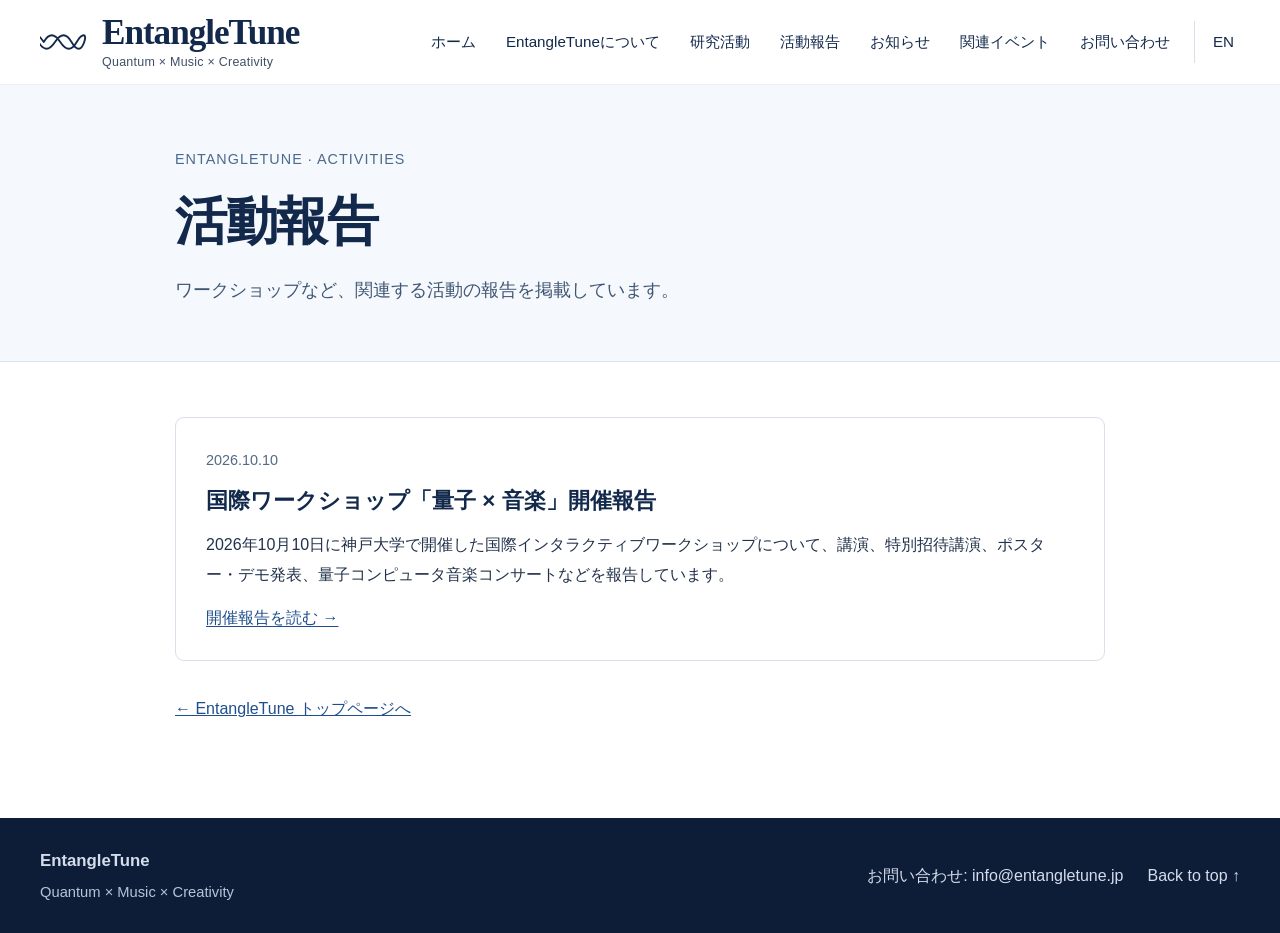
==== activities/index.html @ b49c5af0 "Add files via upload" ====
<!doctype html>
<html lang="ja">
<head><meta charset="utf-8"><meta name="viewport" content="width=device-width, initial-scale=1">
<meta name="description" content="EntangleTuneに関連するワークショップ等の活動報告。">
<title>活動報告 | EntangleTune</title>
<link rel="stylesheet" href="../../styles.css">
<link rel="alternate" hreflang="ja" href="https://www.entangletune.jp/activities/">
<link rel="alternate" hreflang="en" href="https://www.entangletune.jp/en/activities/">
  <style>
    .report-hero{background:#f5f8fc;border-bottom:1px solid #dce5ef;padding:62px 0 54px}
    .report-wrap{max-width:930px;margin:0 auto}
    .report-kicker{color:#4c698e;font-size:.9rem;letter-spacing:.07em;margin:0 0 14px}
    .report-title{font-size:clamp(2rem,4.5vw,3.25rem);line-height:1.35;letter-spacing:-.025em;color:#13294b;font-family:inherit;font-weight:650;margin:0 0 18px}
    .report-sub{font-size:1.1rem;line-height:1.85;color:#405774;margin:0}
    .report-body{padding:55px 0 95px}
    .report-meta{display:grid;grid-template-columns:130px 1fr;gap:12px 20px;border-top:1px solid #d9e0e9;border-bottom:1px solid #d9e0e9;padding:24px 0;margin:0 0 52px}
    .report-meta dt{font-weight:700;color:#334e71}.report-meta dd{margin:0}
    .report-section{margin:0 0 49px}
    .report-section h2{color:#13294b;font-size:1.52rem;margin:0 0 18px;padding-bottom:12px;border-bottom:1px solid #d9e0e9}
    .report-section p{line-height:2.0;margin:0 0 17px;font-size:1.04rem}
    .report-actions{background:#f6f8fb;padding:27px 32px;border-left:3px solid #1f4e8c;margin-top:48px}
    .report-actions p{margin:0 0 8px}.report-actions p:last-child{margin-bottom:0}
    .report-actions a{color:#1f4e8c;text-decoration:underline;text-underline-offset:3px}
    .report-back{display:inline-block;margin-top:34px;color:#1f4e8c}
    @media(max-width:700px){.report-hero{padding:42px 0}.report-body{padding:36px 0 70px}.report-meta{grid-template-columns:1fr;gap:4px}.report-meta dd{margin-bottom:10px}.report-actions{padding:20px}}
  </style>
<style>
    .activities-list{display:grid;gap:18px;}
    .activities-entry{border:1px solid #d9e0e9;border-radius:9px;padding:28px 30px;background:#fff;}
    .activities-entry time{font-size:.9rem;color:#526a86;}
    .activities-entry h2{font-size:1.4rem;color:#13294b;margin:10px 0 12px;line-height:1.5;}
    .activities-entry p{line-height:1.9;margin:0 0 14px;}
    .activities-entry a{color:#1f4e8c;text-underline-offset:3px;}
  </style>
</head><body>
  <header class="site-header">
    <div class="container header-inner">
      <a class="brand" href="../" aria-label="EntangleTune home">
        <span class="brand-mark" aria-hidden="true">
          <svg viewBox="0 0 64 40" role="img" aria-hidden="true">
            <path d="M5 20c7-12 14-12 22 0s15 12 22 0 14-12 10 0-10 12-17 0-14-12-22 0-15 12-22 0-1-12 7 0z" fill="none" stroke="currentColor" stroke-width="2.5" stroke-linecap="round" stroke-linejoin="round"/>
          </svg>
        </span>
        <span class="brand-text">
          <strong>EntangleTune</strong>
          <small>Quantum × Music × Creativity</small>
        </span>
      </a>
      <nav class="main-nav" aria-label="Main navigation">
        <a href="../">ホーム</a>
        <a href="../#about">EntangleTuneについて</a>
        <a href="../#activities">研究活動</a>
        <a href="./">活動報告</a>
        <a href="../#news">お知らせ</a>
        <a href="../#events">関連イベント</a>
        <a href="../#contact">お問い合わせ</a>
        <a href="../en/activities/" class="lang-link">EN</a>
      </nav>
    </div>
    <div class="nav-divider"></div>
  </header>

<div class="report-hero"><div class="container"><div class="report-wrap">
<p class="report-kicker">ENTANGLETUNE · ACTIVITIES</p>
<h1 class="report-title">活動報告</h1>
<p class="report-sub">ワークショップなど、関連する活動の報告を掲載しています。</p>
</div></div></div>
<main class="report-body"><div class="container"><div class="report-wrap">
<div class="activities-list"><article class="activities-entry">
<time datetime="2026-10-10">2026.10.10</time>
<h2>国際ワークショップ「量子 × 音楽」開催報告</h2>
<p>2026年10月10日に神戸大学で開催した国際インタラクティブワークショップについて、講演、特別招待講演、ポスター・デモ発表、量子コンピュータ音楽コンサートなどを報告しています。</p>
<a href="../news/workshop-2026/">開催報告を読む →</a>
</article></div>
<a class="report-back" href="../">← EntangleTune トップページへ</a>
</div></div></main>
  <footer class="site-footer" id="contact">
    <div class="container footer-inner">
      <div>
        <strong>EntangleTune</strong>
        <p>Quantum × Music × Creativity</p>
      </div>
      <div class="footer-links">
        <a href="mailto:info@entangletune.jp">お問い合わせ: info@entangletune.jp</a>
        <a href="../">Back to top ↑</a>
      </div>
    </div>
  </footer></body></html>
---- styles.css ----
:root{
  --navy:#13294b;
  --navy-deep:#0d1d37;
  --ink:#22324b;
  --muted:#5b6d84;
  --line:#d9e0e9;
  --bg:#ffffff;
  --soft:#f6f8fb;
  --accent:#1f4e8c;
}
*{box-sizing:border-box}
html{scroll-behavior:smooth}
body{
  margin:0;
  font-family: "Helvetica Neue", Arial, "Hiragino Sans", "Hiragino Kaku Gothic ProN", "Yu Gothic", "Noto Sans JP", sans-serif;
  color:var(--ink);
  background:var(--bg);
  line-height:1.75;
}
a{color:inherit}
img{max-width:100%;display:block}
.container{max-width:1280px;margin:0 auto;padding:0 40px}

.site-header{background:#fff;position:sticky;top:0;z-index:20}
.header-inner{
  min-height:84px;
  display:flex;
  align-items:center;
  justify-content:space-between;
  gap:24px;
}
.brand{display:flex;align-items:center;gap:14px;text-decoration:none;color:var(--navy)}
.brand-mark{width:48px;height:30px;display:inline-flex;align-items:center}
.brand-mark svg{width:100%;height:100%}
.brand-text{display:flex;flex-direction:column;line-height:1.05}
.brand-text strong{font-family: Georgia, "Times New Roman", serif;font-size:2.2rem;font-weight:600;letter-spacing:-0.03em}
.brand-text small{font-size:0.78rem;color:#3e4f67;letter-spacing:0.02em;margin-top:4px}
.main-nav{display:flex;align-items:center;gap:18px;flex-wrap:wrap;justify-content:flex-end}
.main-nav a{text-decoration:none;color:var(--navy);font-size:0.95rem;padding:8px 6px}
.main-nav a:hover{color:var(--accent)}
.main-nav .lang-link{padding-left:18px;border-left:1px solid var(--line)}
.nav-divider{border-top:1px solid #edf1f5}

.hero{
  background-color:#f5f8fc;
  background-image:
    linear-gradient(to bottom, rgba(245,248,252,0) 58%, #f5f8fc 100%),
    url("assets/hero-background.jpg");
  background-repeat:no-repeat;
  background-size:100% 100%, 100% auto;
  background-position:center center, center top;
  min-height:560px;
}
.hero-grid{
  display:grid;
  grid-template-columns: minmax(320px, 0.95fr) minmax(420px, 1.05fr);
  align-items:stretch;
  gap:0;
  min-height:560px;
}
.hero-copy{
  padding:70px 48px 65px 0;
  display:flex;
  flex-direction:column;
  justify-content:center;
}
.eyebrow{font-size:1rem;color:var(--navy);margin:0 0 14px}
.eyebrow.dark{font-size:0.86rem;letter-spacing:0.08em;text-transform:uppercase;color:#406188}
h1{
  margin:0 0 16px;
  font-family: Georgia, "Times New Roman", serif;
  font-size:clamp(3.9rem,7vw,5.9rem);
  line-height:0.98;
  letter-spacing:-0.05em;
  color:var(--navy);
  font-weight:500;
}
.tagline{
  margin:0 0 24px;
  font-size:clamp(1.6rem,2.2vw,2.1rem);
  line-height:1.45;
  color:var(--navy);
}
.lead{
  max-width:610px;
  margin:0 0 34px;
  font-size:1rem;
  line-height:1.7;
  color:#31445f;
}
.primary-button,
.secondary-button{
  display:inline-flex;
  align-items:center;
  justify-content:center;
  min-height:50px;
  padding:0 28px;
  border-radius:4px;
  text-decoration:none;
  font-size:1rem;
}
.primary-button{background:var(--navy);color:#fff}
.primary-button:hover{background:var(--navy-deep)}
.secondary-button{background:#eff3f8;color:var(--navy);border:1px solid var(--line)}
.secondary-button:hover{background:#e8eef6}
.hero-visual{
  min-height:520px;
  display:flex;
  align-items:stretch;
  justify-content:stretch;
  overflow:hidden;
}
.hero-visual img{
  width:100%;
  height:100%;
  object-fit:cover;
  border-left:1px solid rgba(19,41,75,0.05);
}

.pillars{border-top:1px solid var(--line);border-bottom:1px solid var(--line);background:#fff}
.pillars-grid{
  display:grid;
  grid-template-columns:repeat(4,minmax(0,1fr));
}
.pillar{
  padding:28px 30px 26px;
  border-right:1px solid var(--line);
}
.pillar:last-child{border-right:none}
.pillar .icon{font-size:2rem;line-height:1;color:var(--navy);margin-bottom:14px;font-family:Georgia, serif}
.pillar h2{margin:0 0 10px;color:var(--navy);font-size:1.15rem}
.pillar p{margin:0;color:var(--muted);font-size:0.96rem;line-height:1.65}

.content-section{padding:68px 0}
.muted-section{background:var(--soft)}
.two-column{
  display:grid;
  grid-template-columns:1fr 0.9fr 0.82fr;
  gap:38px;
  align-items:start;
}
.section-heading{display:flex;align-items:flex-end;justify-content:space-between;gap:20px;margin-bottom:22px}
.section-heading h2{
  margin:0;
  color:var(--navy);
  font-family: Georgia, "Times New Roman", serif;
  font-size:2.2rem;
  font-weight:500;
}
.section-heading a{text-decoration:none;color:#406188;font-size:0.95rem}
.section-heading a:hover{color:var(--accent)}
.news-list{list-style:none;padding:0;margin:0;border-top:1px solid var(--line)}
.news-list li{
  display:grid;
  grid-template-columns:92px 82px 1fr;
  gap:14px;
  align-items:start;
  padding:18px 0;
  border-bottom:1px solid var(--line);
}
.date{color:#8090a6;font-size:0.95rem}
.label{
  display:inline-flex;
  align-items:center;
  justify-content:center;
  min-height:28px;
  padding:0 10px;
  border:1px solid #d6dfeb;
  border-radius:4px;
  font-size:0.84rem;
  color:var(--navy);
  white-space:nowrap;
}
.news-text{font-size:1rem;color:#2a3a54;line-height:1.7}
.about-block p{margin:0 0 24px;color:#2f4360;font-size:1rem;line-height:1.9}

.project-card{
  position:relative;
  display:block;
  min-height:100%;
  overflow:hidden;
  text-decoration:none;
  border-radius:2px;
  box-shadow:0 2px 10px rgba(10,24,46,.06);
}
.project-card img{width:100%;height:100%;object-fit:cover}
.project-overlay{
  position:absolute;inset:0;
  display:flex;flex-direction:column;justify-content:flex-end;
  padding:30px 26px;
  color:#fff;
  background:linear-gradient(180deg,rgba(12,25,46,.10) 0%,rgba(12,25,46,.72) 58%,rgba(12,25,46,.88) 100%);
}
.project-kicker{font-size:0.95rem;margin-bottom:8px;opacity:.95}
.project-overlay h3{margin:0 0 12px;font-family:Georgia,serif;font-size:2.2rem;font-weight:500;line-height:1.05}
.project-overlay p{margin:0;line-height:1.65;font-size:1rem;max-width:27ch}
.project-arrow{position:absolute;right:24px;bottom:22px;font-size:1.7rem}

.activity-grid{display:grid;grid-template-columns:repeat(2,minmax(0,1fr));gap:26px}
.activity-card{
  display:block;
  background:#fff;
  border:1px solid var(--line);
  padding:28px 28px 30px;
  text-decoration:none;
  min-height:200px;
}
.activity-card:hover{box-shadow:0 8px 22px rgba(10,24,46,.06);transform:translateY(-2px)}
.activity-number{display:inline-block;font-size:0.9rem;color:#6682a7;margin-bottom:18px}
.activity-card h3{margin:0 0 12px;color:var(--navy);font-size:1.35rem;font-weight:600}
.activity-card p{margin:0;color:var(--muted)}

.organization-grid{display:grid;grid-template-columns:0.8fr 1.2fr;gap:60px}
.org-type{font-size:1rem;color:var(--muted)}
.details>div{padding:18px 0;border-bottom:1px solid var(--line)}
.details>div:first-child{padding-top:0}
.details span{display:block;font-size:0.83rem;color:#406188;font-weight:700;margin-bottom:6px;letter-spacing:0.02em}
.details p{margin:0;color:#2f4360;line-height:1.8}

.site-footer{background:var(--navy-deep);color:#d5dceb;padding:28px 0}
.footer-inner{display:flex;align-items:center;justify-content:space-between;gap:20px}
.footer-inner strong{display:block;font-size:1.05rem;margin-bottom:4px}
.footer-inner p{margin:0;color:#b7c3d9;font-size:0.92rem}
.footer-links{display:flex;gap:24px;flex-wrap:wrap}
.footer-links a{text-decoration:none;color:#d5dceb}
.footer-links a:hover{color:#fff}

@media (max-width: 1100px){
  .container{padding:0 24px}
  .header-inner{min-height:76px;align-items:flex-start;flex-direction:column;justify-content:center;padding:10px 0}
  .main-nav{justify-content:flex-start}
  .hero{background-position:62% center}
  .hero-grid{grid-template-columns:1fr}
  .hero-copy{padding:54px 0 28px}
  .hero-copy{max-width:650px;background:linear-gradient(90deg,rgba(247,249,252,.92),rgba(247,249,252,.55));padding:35px 15px 35px 0}
  .hero-grid{min-height:450px}
  .pillars-grid{grid-template-columns:repeat(2,1fr)}
  .pillar:nth-child(2){border-right:none}
  .pillar:nth-child(-n+2){border-bottom:1px solid var(--line)}
  .two-column,.organization-grid{grid-template-columns:1fr;gap:30px}
}

@media (max-width: 700px){
  .brand-text strong{font-size:1.8rem}
  .brand-text small{font-size:0.7rem}
  .main-nav a{font-size:0.9rem}
  h1{font-size:3.2rem}
  .tagline{font-size:1.35rem}
  .pillars-grid,.activity-grid{grid-template-columns:1fr}
  .pillar{border-right:none;border-bottom:1px solid var(--line)}
  .pillar:last-child{border-bottom:none}
  .news-list li{grid-template-columns:1fr;gap:8px}
  .project-overlay h3{font-size:1.8rem}
  .footer-inner{flex-direction:column;align-items:flex-start}
}


/* Narrow screens need the text to remain legible and the graphic to fill. */
@media (max-width: 1100px) {
  html[lang="en"] .hero {
    background-size: 100% 100%, auto 100%;
    background-position: center, 62% center;
  }
}

/* Mobile layout: content first, then the full-width, undistorted visual.
   Keep the desktop hero and assets unchanged for both languages. */
@media (max-width: 700px) {
  html, body { width:100%; overflow-x:clip; }
  .container { padding-left:20px; padding-right:20px; }
  .site-header .header-inner { padding-top:15px; padding-bottom:0; gap:16px; align-items:stretch; }
  .brand { gap:9px; min-width:0; }
  .brand-mark { width:36px; flex-shrink:0; }
  .brand-text strong { font-size:clamp(1.55rem,7vw,1.85rem); }
  .brand-text small { font-size:.68rem; }
  .main-nav {
    display:flex; flex-wrap:nowrap; justify-content:flex-start;
    gap:14px; width:100%; min-width:0;
    overflow-x:auto; -webkit-overflow-scrolling:touch;
    scrollbar-width:none; padding-bottom:12px;
  }
  .main-nav::-webkit-scrollbar { display:none; }
  .main-nav a { flex:0 0 auto; white-space:nowrap; font-size:.82rem; padding:3px 0; }
  .main-nav .lang-link { padding-left:14px; }
  .hero,
  html[lang="en"] .hero {
    display:flex; flex-direction:column;
    min-height:0; background:#f5f8fc;
    background-image:none;
  }
  .hero .hero-grid { display:block; min-height:0; }
  .hero .hero-copy {
    max-width:none; min-width:0; padding:40px 0 32px;
    background:none;
  }
  .hero h1 { font-size:clamp(2.65rem,11vw,3.8rem); overflow-wrap:anywhere; }
  .hero .tagline { font-size:clamp(1.28rem,5vw,1.65rem); line-height:1.6; }
  .hero .lead { font-size:.97rem; line-height:1.85; }
  .hero::after {
    content:"";
    display:block;
    width:100%;
    aspect-ratio:3 / 1;
    background: url("assets/hero-background.jpg") center center / 100% auto no-repeat;
    flex-shrink:0;
  }
}
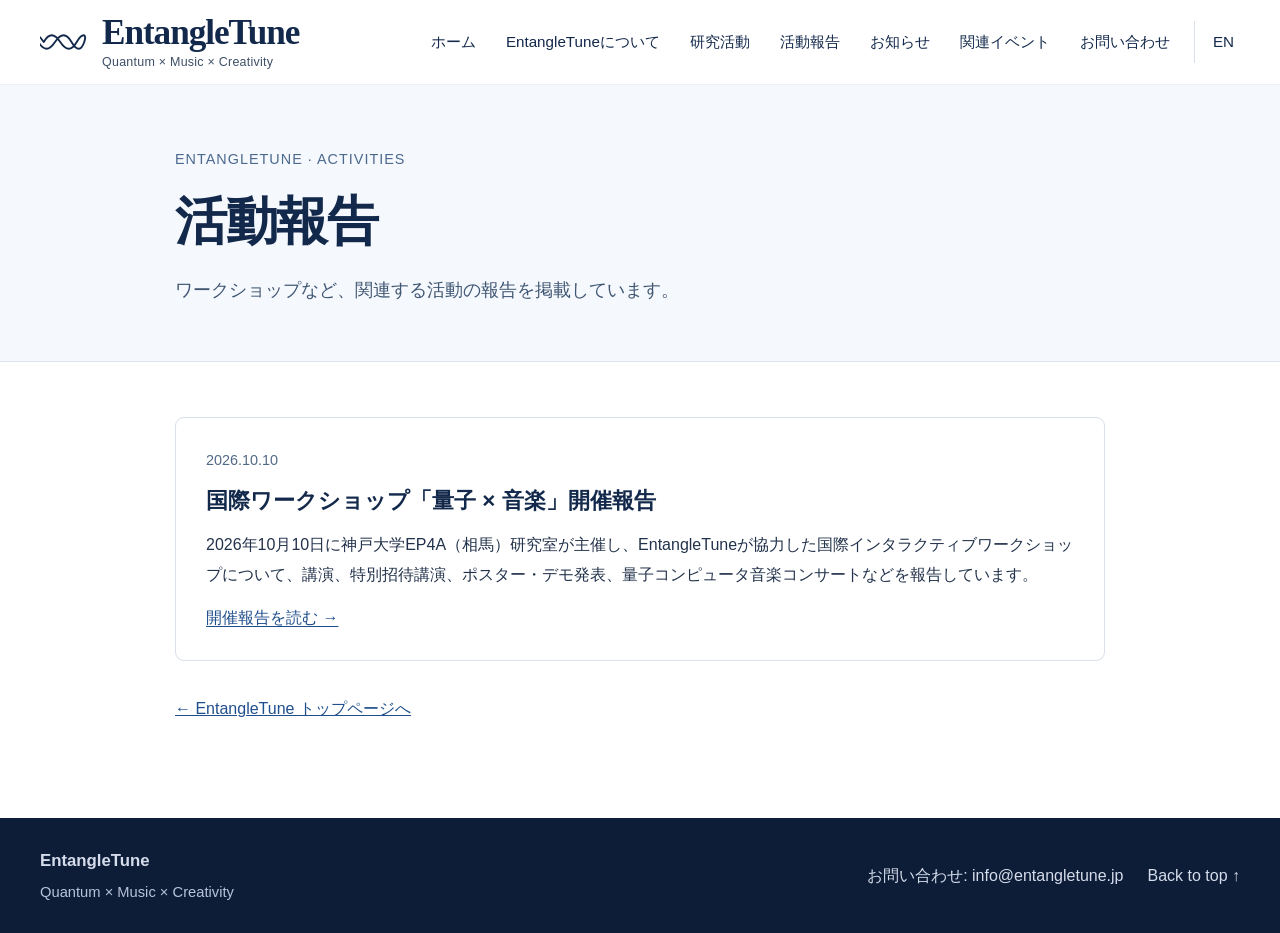
==== commit 39836778: "Add files via upload" ====
--- a/activities/index.html
+++ b/activities/index.html
@@ -69,7 +69,7 @@
 <div class="activities-list"><article class="activities-entry">
 <time datetime="2026-10-10">2026.10.10</time>
 <h2>国際ワークショップ「量子 × 音楽」開催報告</h2>
-<p>2026年10月10日に神戸大学で開催した国際インタラクティブワークショップについて、講演、特別招待講演、ポスター・デモ発表、量子コンピュータ音楽コンサートなどを報告しています。</p>
+<p>2026年10月10日に神戸大学EP4A（相馬）研究室が主催し、EntangleTuneが協力した国際インタラクティブワークショップについて、講演、特別招待講演、ポスター・デモ発表、量子コンピュータ音楽コンサートなどを報告しています。</p>
 <a href="../news/workshop-2026/">開催報告を読む →</a>
 </article></div>
 <a class="report-back" href="../">← EntangleTune トップページへ</a>
